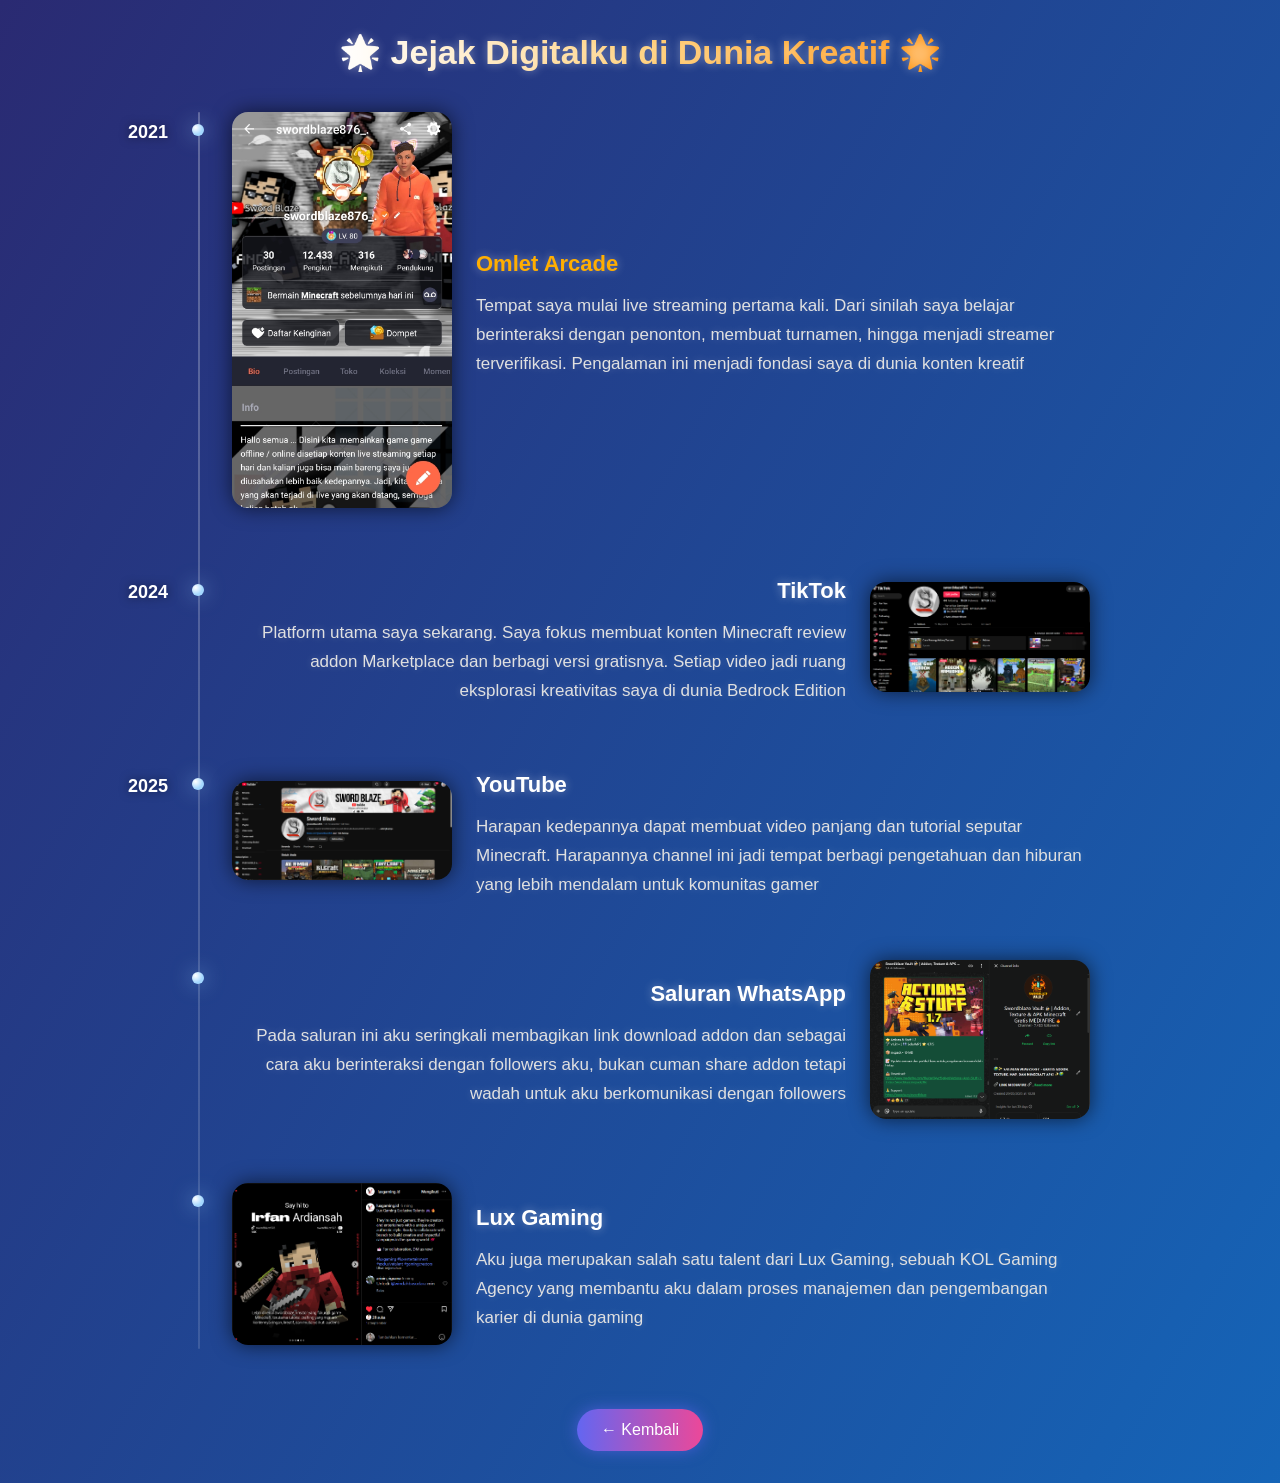
==== journey.html @ a1573ed9 "Add files via upload" ====
<!DOCTYPE html>
<html lang="id">

<head>
  <meta charset="utf-8">
  <meta name="viewport" content="width=device-width, initial-scale=1">
  <title>Perjalanan Digitalku</title>
  <link rel="icon" href="p2.png" type="image/png">

  <style>
    * {
      box-sizing: border-box;
      margin: 0;
      padding: 0;
    }

    body {
      font-family: 'Poppins', sans-serif;
      color: #f2f2f2;
      display: flex;
      flex-direction: column;
      align-items: center;
      padding: 32px 16px;
      min-height: 100vh;
      overflow-x: hidden;
      position: relative;
      background: linear-gradient(120deg, #2a2a72, #009ffd, #2a2a72);
      background-size: 400% 400%;
      animation: moveBg 15s ease infinite;
    }

    @keyframes moveBg {
      0% {
        background-position: 0% 50%;
      }

      50% {
        background-position: 100% 50%;
      }

      100% {
        background-position: 0% 50%;
      }
    }

    h1 {
      font-size: 34px;
      text-align: center;
      margin-bottom: 40px;
      background: linear-gradient(90deg, #fff, #ffcc70, #ff8c00);
      -webkit-background-clip: text;
      -webkit-text-fill-color: transparent;
      text-shadow: 0 0 10px rgba(255, 255, 255, 0.4);
      animation: fadeInDown 1.5s ease both;
    }

    @keyframes fadeInDown {
      0% {
        opacity: 0;
        transform: translateY(-40px);
      }

      100% {
        opacity: 1;
        transform: translateY(0);
      }
    }

    .timeline {
      max-width: 900px;
      width: 100%;
      display: flex;
      flex-direction: column;
      gap: 60px;
    }

    .entry {
      display: flex;
      align-items: center;
      gap: 24px;
      flex-wrap: wrap;
      opacity: 0;
      transform: translateY(30px);
      transition: all 0.6s ease-out;
    }

    .entry.visible {
      opacity: 1;
      transform: translateY(0);
    }

    .entry.left .photo {
      order: 1;
    }

    .entry.left .text {
      order: 2;
      text-align: left;
    }

    .entry.right .photo {
      order: 2;
    }

    .entry.right .text {
      order: 1;
      text-align: right;
    }

    .photo {
      flex: 1 1 220px;
      max-width: 220px;
      position: relative;
    }

    .photo img {
      width: 100%;
      border-radius: 16px;
      box-shadow: 0 0 20px rgba(0, 0, 0, 0.6);
      transition: transform 0.4s ease, box-shadow 0.4s ease;
      cursor: pointer;
      animation: floatImg 4s ease-in-out infinite;
    }



    .photo img:hover {
      transform: scale(1.1);
      box-shadow: 0 0 30px rgba(255, 255, 255, 0.6);
    }

    .text {
      flex: 2 1 300px;
      font-size: 17px;
      line-height: 1.7;
    }

    .text h3 {
      font-size: 22px;
      margin-bottom: 10px;
      color: #ffffff;
      text-shadow: 0 0 10px rgba(255, 255, 255, 0.4);
      animation: fadeInUp 1s ease both;
    }

    .text p {
      color: #e0e0e0;
      text-shadow: 0 0 8px rgba(255, 255, 255, 0.2);
      transition: 0.4s ease;
    }

    .text:hover p {
      color: #ffffff;
      text-shadow: 0 0 15px #00e5ff, 0 0 30px #00e5ff;
      transform: translateY(-3px);
    }

    @keyframes fadeInUp {
      0% {
        opacity: 0;
        transform: translateY(20px);
      }

      100% {
        opacity: 1;
        transform: translateY(0);
      }
    }

    @media (max-width:640px) {
      .entry {
        flex-direction: column;
        text-align: center !important;
      }

      .entry .text,
      .entry .photo {
        order: auto;
      }
    }

    /* Modal Popup Gambar */
    .modal {
      display: none;
      position: fixed;
      z-index: 1000;
      padding-top: 80px;
      left: 0;
      top: 0;
      width: 100%;
      height: 100%;
      background-color: rgba(0, 0, 0, 0.85);
      backdrop-filter: blur(5px);
      overflow: auto;
    }

    .modal-content {
      margin: auto;
      display: block;
      max-width: 80%;
      border-radius: 20px;
      box-shadow: 0 0 40px rgba(255, 255, 255, 0.6);
      animation: popUp 0.4s ease forwards;
    }

    @keyframes popUp {
      0% {
        transform: scale(0.5);
        opacity: 0;
      }

      100% {
        transform: scale(1);
        opacity: 1;
      }
    }

    .close {
      position: absolute;
      top: 25px;
      right: 45px;
      color: #fff;
      font-size: 42px;
      font-weight: bold;
      cursor: pointer;
      transition: 0.3s;
    }

    .close:hover {
      color: #ff7676;
      transform: scale(1.2);
    }

    .timeline {
      position: relative;
      padding-left: 18px;
    }

    .timeline::before {
      content: "";
      position: absolute;
      left: 8px;
      top: 0;
      bottom: 0;
      width: 2px;
      background: linear-gradient(#fff4, #ffffff22);
      border-radius: 2px;
      transform-origin: top;
    }

    .entry {
      position: relative;
      padding-left: 24px;
    }

    .entry::before {
      content: "";
      position: absolute;
      left: -16px;
      top: 12px;
      width: 12px;
      height: 12px;
      background: radial-gradient(circle at 30% 30%, #fff, #a3d7ff 60%);
      border-radius: 50%;
      box-shadow: 0 0 12px rgba(163, 215, 255, 0.35);
      transform: scale(0.8);
      transition: transform .35s ease, box-shadow .35s;
    }

    .entry.visible::before {
      transform: scale(1);
      box-shadow: 0 0 20px rgba(163, 215, 255, 0.6);
    }

    button {
      background: linear-gradient(45deg, #ff7b00, #ffae00);
      border: none;
      padding: 10px 20px;
      color: white;
      border-radius: 8px;
      cursor: pointer;
      transition: all 0.3s ease;
    }

    button:hover {
      transform: scale(1.1);
      box-shadow: 0 0 15px #ffffff;
    }

    /* Tahun di tiap entry timeline */
    /* Tahun di sisi kiri dengan efek melayang */
    .year {
      position: absolute;
      left: -80px;
      /* geser ke kiri dari entry */
      top: 10px;
      font-size: 18px;
      font-weight: 700;
      color: #ffffff;
      text-shadow: 0 0 10px rgba(0, 0, 0, 0.5);
      animation: floatYear 3s ease-in-out infinite;
      opacity: 0;
      transition: opacity 2s ease;
    }

    .entry.visible .year {
      opacity: 1;
    }

    /* Animasi ngambang pelan */
    @keyframes floatYear {

      0%,
      100% {
        transform: translateY(0);
      }

      50% {
        transform: translateY(-8px);
      }
    }

    /* Responsif biar aman di HP */
    @media (max-width: 640px) {
      .year {
        position: relative;
        left: 0;
        top: 0;
        text-align: center;
        margin-bottom: 10px;
        animation: none;
      }
    }

    .link-omlet {
      text-decoration: none;
      color: #ffae00;
      position: relative;
      transition: all 0.3s ease;
    }

    .link-omlet::after {
      content: "";
      position: absolute;
      width: 0%;
      height: 2px;
      left: 0;
      bottom: -4px;
      background: #ffae00;
      transition: width 0.3s ease;
    }

    .link-omlet:hover {
      color: #ffffff;
      text-shadow: 0 0 10px #ffae00, 0 0 20px #ffae00;
    }

    .link-omlet:hover::after {
      width: 100%;
    }
  </style>

</head>

<body>

  <h1>🌟 Jejak Digitalku di Dunia Kreatif 🌟</h1>

  <div class="timeline">
    <div class="entry left">
      <span class="year">2021</span>
      <div class="photo"><img src="omlet.jpg" alt="Omlet Arcade"></div>
      <div class="text">
        <h3><a href="omletGaleri.html" class="link-omlet">Omlet Arcade</a></h3>
        <p>Tempat saya mulai live streaming pertama kali. Dari sinilah saya belajar berinteraksi dengan penonton,
          membuat turnamen, hingga menjadi streamer terverifikasi. Pengalaman ini menjadi fondasi saya di dunia konten
          kreatif</p>
      </div>
    </div>

    <div class="entry right">
      <span class="year">2024</span>
      <div class="photo"><img src="tt2.png" alt="TikTok"></div>
      <div class="text">
        <h3>TikTok</h3>
        <p>Platform utama saya sekarang. Saya fokus membuat konten Minecraft review addon Marketplace dan berbagi versi
          gratisnya. Setiap video jadi ruang eksplorasi kreativitas saya di dunia Bedrock Edition</p>
      </div>
    </div>

    <div class="entry left">
      <span class="year">2025</span>
      <div class="photo"><img src="yt2.png" alt="YouTube"></div>
      <div class="text">
        <h3>YouTube</h3>
        <p>Harapan kedepannya dapat membuat video panjang dan tutorial seputar Minecraft. Harapannya channel ini jadi
          tempat berbagi pengetahuan dan hiburan yang lebih mendalam untuk komunitas gamer</p>
      </div>
    </div>

    <div class="entry right">
     <span class="year"></span>
     <div class="photo"><img src="wa2.png" alt="Lux Gaming"></div>
      <div class="text">
        <h3>Saluran WhatsApp</h3>
        <p>Pada saluran ini aku seringkali membagikan link download addon dan sebagai cara aku berinteraksi dengan followers aku, bukan cuman share addon tetapi wadah untuk aku berkomunikasi dengan followers</p>
      </div>
    </div>

    <div class="entry left">
     <span class="year"></span>
     <div class="photo"><img src="lux.png" alt="Lux Gaming"></div>
      <div class="text">
        <h3>Lux Gaming</h3>
        <p>Aku juga merupakan salah satu talent dari Lux Gaming, sebuah KOL Gaming Agency yang membantu aku dalam proses manajemen dan pengembangan karier di dunia gaming</p>
      </div>
    </div>
  </div>

  <!-- Modal Popup -->
  <div id="imageModal" class="modal">
    <span class="close">&times;</span>
    <img class="modal-content" id="modalImg">
  </div>

  <script>
    // Animasi scroll
    const entries = document.querySelectorAll('.entry');
    const observer = new IntersectionObserver((items) => {
      items.forEach(item => {
        if (item.isIntersecting) item.target.classList.add('visible');
      });
    }, { threshold: 0.3 });
    entries.forEach(entry => observer.observe(entry));

    // Popup gambar
    const modal = document.getElementById("imageModal");
    const modalImg = document.getElementById("modalImg");
    const closeBtn = document.querySelector(".close");

    document.querySelectorAll(".photo img").forEach(img => {
      img.addEventListener("click", () => {
        modal.style.display = "block";
        modalImg.src = img.src;
      });
    });

    closeBtn.onclick = function () {
      modal.style.display = "none";
    }

    window.onclick = function (e) {
      if (e.target === modal) modal.style.display = "none";
    }
  </script>

  <!-- Tombol kembali -->
  <button class="back-btn" onclick="window.history.back()">← Kembali</button>

  <style>
    .back-btn {
      margin-top: 60px;
      padding: 12px 24px;
      background: linear-gradient(90deg, #6366f1, #ec4899);
      border: none;
      border-radius: 30px;
      color: white;
      font-size: 16px;
      cursor: pointer;
      box-shadow: 0 0 15px rgba(99, 102, 241, 0.6);
      transition: all 0.3s ease;
    }

    .back-btn:hover {
      transform: scale(1.1);
      box-shadow: 0 0 30px rgba(255, 0, 200, 0.8);
    }
  </style>

</body>

</html>
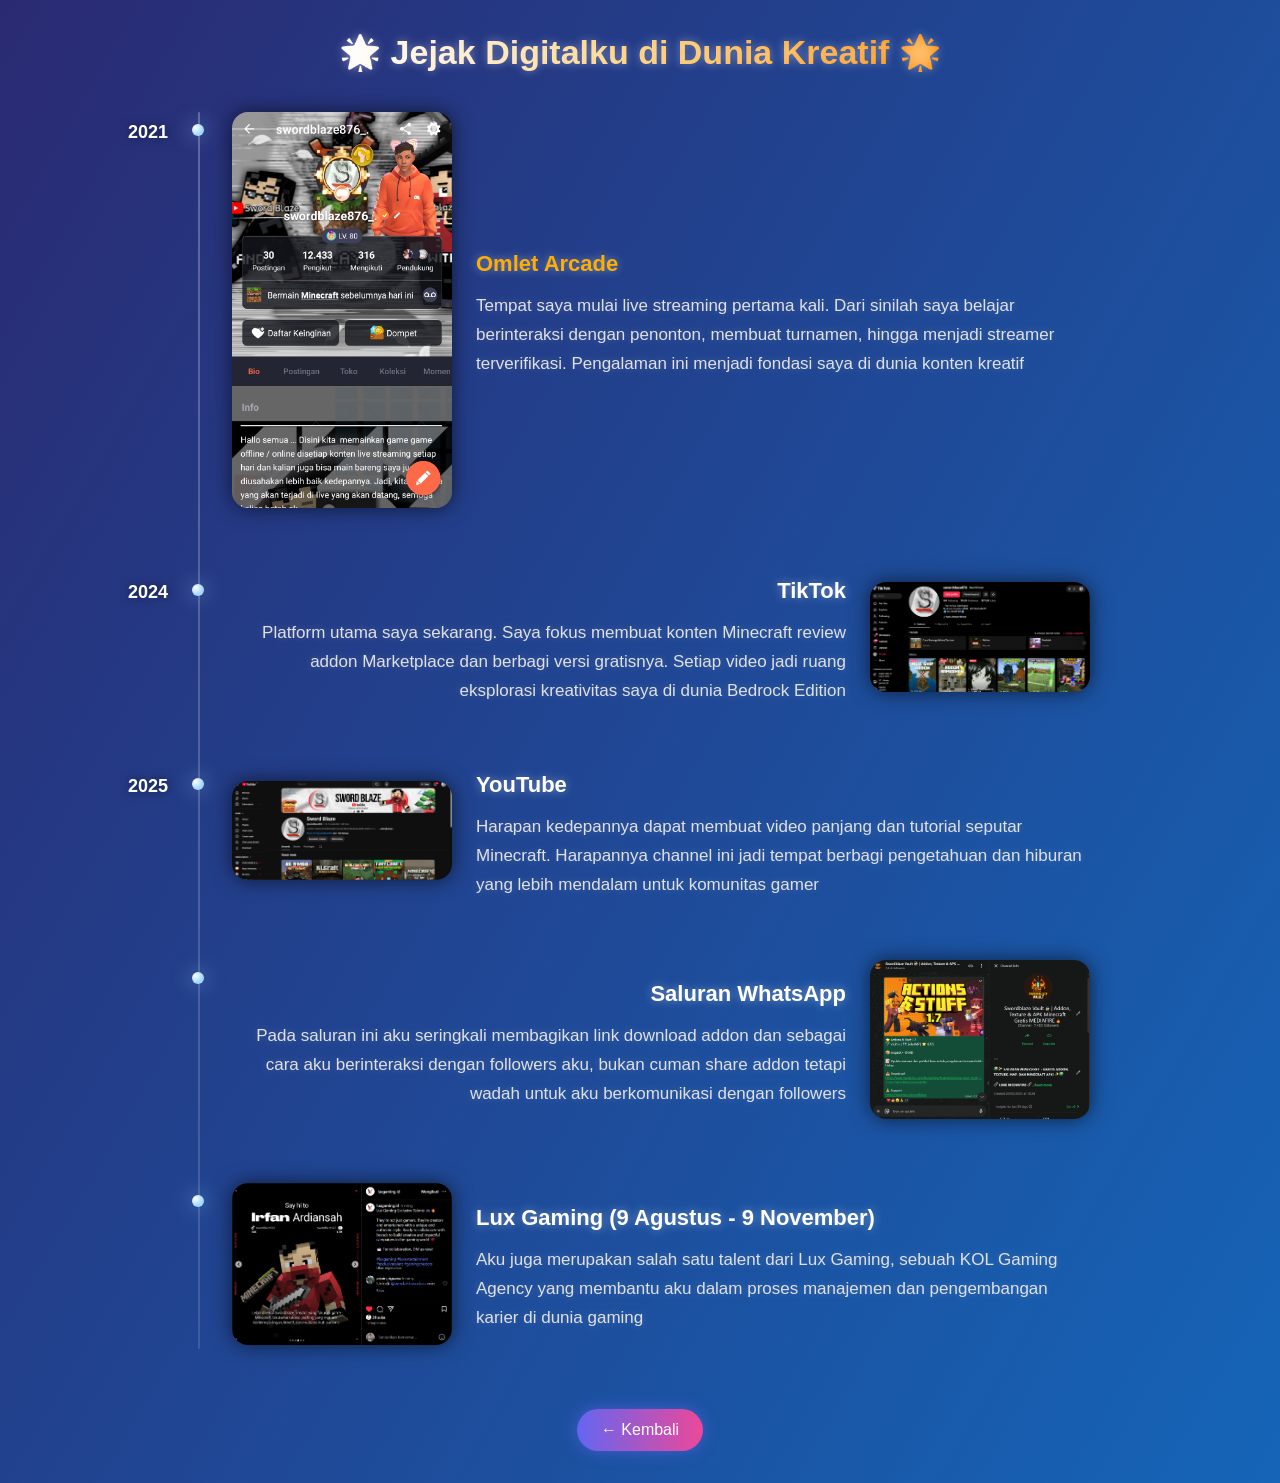
==== commit 9c66bbe8: "journey.html" ====
--- a/journey.html
+++ b/journey.html
@@ -411,7 +411,7 @@
      <span class="year"></span>
      <div class="photo"><img src="lux.png" alt="Lux Gaming"></div>
       <div class="text">
-        <h3>Lux Gaming</h3>
+        <h3>Lux Gaming (9 Agustus - 9 November)</h3>
         <p>Aku juga merupakan salah satu talent dari Lux Gaming, sebuah KOL Gaming Agency yang membantu aku dalam proses manajemen dan pengembangan karier di dunia gaming</p>
       </div>
     </div>
@@ -479,4 +479,5 @@
 
 </body>
 
-</html>+
+</html>
